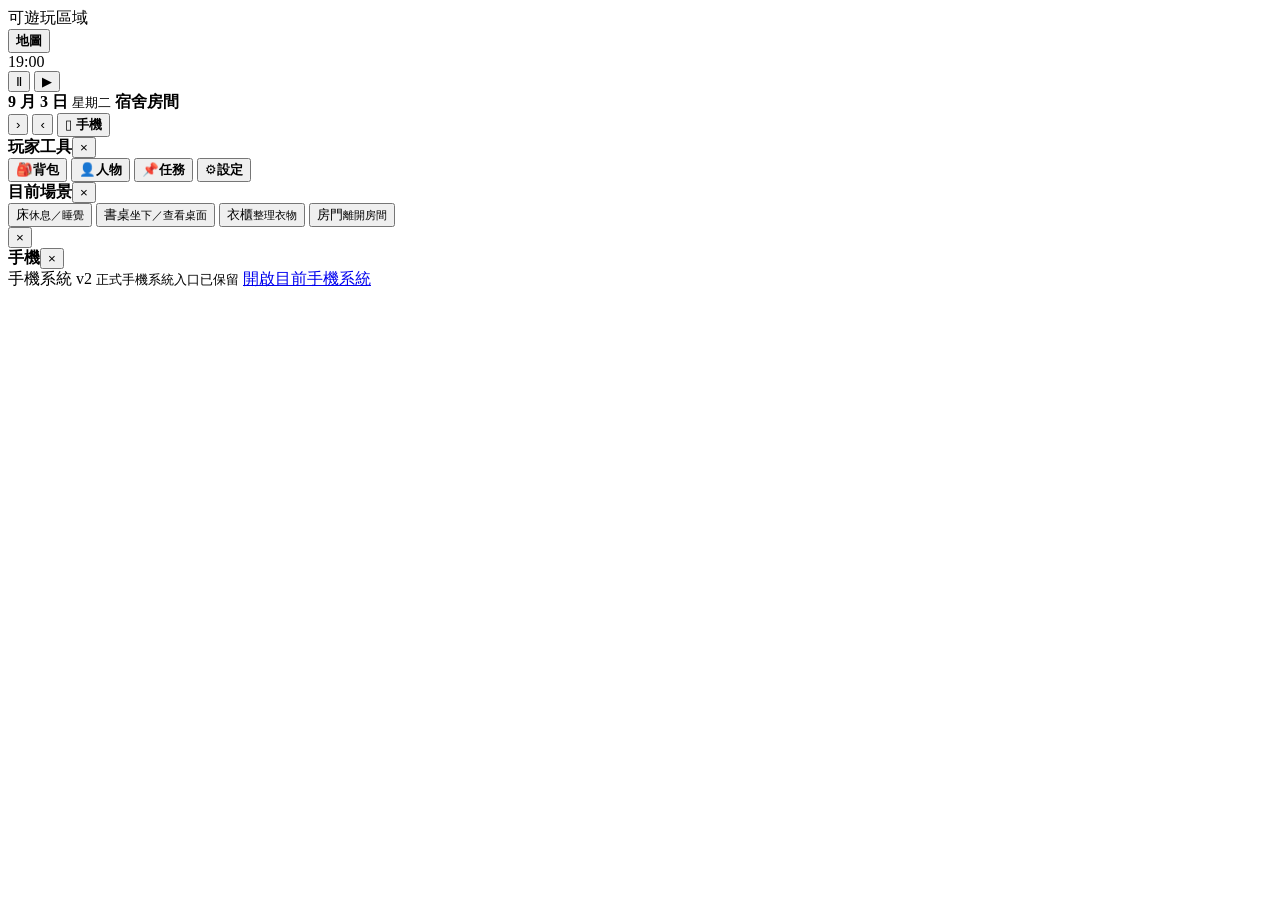
==== web/game/index.html @ 99907870 "feat(game): add main game HUD prototype" ====
<!doctype html>
<html lang="zh-Hant">
<head>
<meta charset="utf-8">
<meta name="viewport" content="width=device-width,initial-scale=1">
<meta http-equiv="Cache-Control" content="no-cache, no-store, must-revalidate">
<title>《人生》主遊戲畫面原型</title>
<link rel="stylesheet" href="style.css?v=1">
</head>
<body>
<div class="game-shell">
  <main class="play-area" id="playArea" aria-label="可遊玩區域">
    <div class="room-backdrop">
      <div class="window"><span></span><span></span><span></span><span></span></div>
      <div class="bed interactable" data-name="床"></div>
      <div class="desk interactable" data-name="書桌"><div class="lamp"></div></div>
      <div class="wardrobe interactable" data-name="衣櫃"></div>
      <div class="door interactable" data-name="房門"></div>
      <div class="rug"></div>
      <div class="player" aria-label="玩家角色"><div class="head"></div><div class="body"></div></div>
    </div>
    <div class="play-label">可遊玩區域</div>
    <div class="interaction-tip hidden" id="interactionTip"></div>
  </main>

  <section class="hud">
    <button class="ornament map-button" id="mapButton" aria-label="地圖">
      <span class="map-grid"></span>
      <b>地圖</b>
    </button>

    <section class="time-cluster">
      <div class="time-tag" id="timeDisplay">19:00</div>
      <div class="time-controls">
        <button id="pauseButton" class="time-btn active" aria-label="暫停">Ⅱ</button>
        <button id="playButton" class="time-btn" aria-label="播放">▶</button>
      </div>
    </section>

    <section class="world-tag">
      <span class="hanger left"></span><span class="hanger right"></span>
      <b id="dateDisplay">9 月 3 日</b>
      <small id="weekdayDisplay">星期二</small>
      <strong id="locationDisplay">宿舍房間</strong>
    </section>

    <button class="side-tab side-tab-left" id="leftDrawerToggle" aria-label="玩家工具">›</button>
    <button class="side-tab side-tab-right" id="rightDrawerToggle" aria-label="場景功能">‹</button>

    <button class="ornament phone-button" id="phoneButton" aria-label="手機">
      <span class="phone-shape">▯</span>
      <b>手機</b>
    </button>
  </section>

  <aside class="drawer drawer-left" id="leftDrawer">
    <header><b>玩家工具</b><button data-close="left">×</button></header>
    <div class="drawer-grid">
      <button data-panel="inventory"><span>🎒</span><b>背包</b></button>
      <button data-panel="character"><span>👤</span><b>人物</b></button>
      <button data-panel="quests"><span>📌</span><b>任務</b></button>
      <button data-panel="settings"><span>⚙</span><b>設定</b></button>
    </div>
  </aside>

  <aside class="drawer drawer-right" id="rightDrawer">
    <header><b>目前場景</b><button data-close="right">×</button></header>
    <div class="scene-actions">
      <button data-scene-action="床"><span>床</span><small>休息／睡覺</small></button>
      <button data-scene-action="書桌"><span>書桌</span><small>坐下／查看桌面</small></button>
      <button data-scene-action="衣櫃"><span>衣櫃</span><small>整理衣物</small></button>
      <button data-scene-action="房門"><span>房門</span><small>離開房間</small></button>
    </div>
  </aside>

  <div class="overlay hidden" id="panelOverlay">
    <section class="overlay-card">
      <button class="overlay-close" id="panelClose">×</button>
      <div id="panelContent"></div>
    </section>
  </div>

  <div class="phone-overlay hidden" id="phoneOverlay">
    <div class="phone-preview">
      <div class="phone-preview-bar">
        <b>手機</b><button id="phoneClose">×</button>
      </div>
      <div class="phone-preview-body">
        <div class="phone-preview-device">
          <div class="phone-preview-screen">
            <span>手機系統 v2</span>
            <small>正式手機系統入口已保留</small>
            <a href="../" target="_blank" rel="noopener">開啟目前手機系統</a>
          </div>
        </div>
      </div>
    </div>
  </div>
</div>
<script src="app.js?v=1"></script>
</body>
</html>
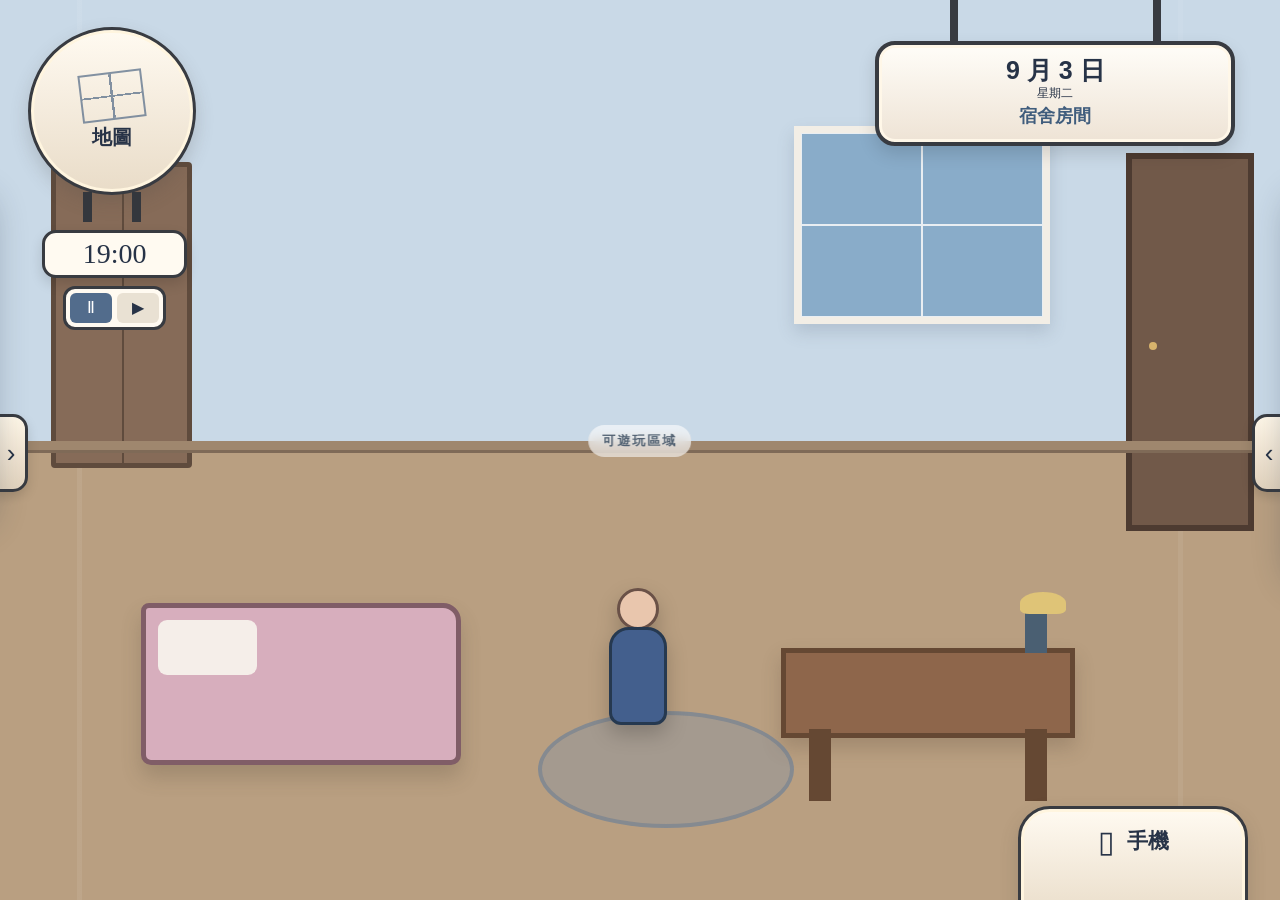
==== commit 1a317188: "chore(game): bump prototype assets for gameplay skeleton" ====
--- a/web/game/index.html
+++ b/web/game/index.html
@@ -5,7 +5,7 @@
 <meta name="viewport" content="width=device-width,initial-scale=1">
 <meta http-equiv="Cache-Control" content="no-cache, no-store, must-revalidate">
 <title>《人生》主遊戲畫面原型</title>
-<link rel="stylesheet" href="style.css?v=1">
+<link rel="stylesheet" href="style.css?v=2">
 </head>
 <body>
 <div class="game-shell">
@@ -97,6 +97,6 @@
     </div>
   </div>
 </div>
-<script src="app.js?v=1"></script>
+<script src="app.js?v=2"></script>
 </body>
 </html>
--- a/web/game/style.css
+++ b/web/game/style.css
@@ -0,0 +1,96 @@
+:root{
+  --ink:#273347;--cream:#f6efe2;--paper:#fffaf1;--line:#34373d;
+  --blue:#5477a8;--blue2:#34516f;--gold:#c9974b;--pink:#c66f8d;
+}
+*{box-sizing:border-box}
+html,body{margin:0;width:100%;height:100%;overflow:hidden;font-family:"Noto Sans TC","Segoe UI",sans-serif;color:var(--ink);background:#d9e2ec}
+button{font:inherit;color:inherit;cursor:pointer}
+.hidden{display:none!important}
+.game-shell{position:relative;width:100vw;height:100vh;overflow:hidden;background:#cdd9e6}
+.play-area{position:absolute;inset:0;overflow:hidden;background:linear-gradient(#b8cde0 0 48%,#c8b59c 48% 100%)}
+.room-backdrop{position:absolute;inset:0;background:
+  linear-gradient(90deg,transparent 0 6%,#ffffff12 6% 6.4%,transparent 6.4% 92%,#ffffff10 92% 92.4%,transparent 92.4%),
+  linear-gradient(#c9d9e7 0 49%,#b99f81 49% 100%)}
+.room-backdrop:after{content:"";position:absolute;left:0;right:0;top:49%;height:9px;background:#9f876e;box-shadow:0 3px 0 #7f6a57}
+.window{position:absolute;right:18%;top:14%;width:20%;height:22%;border:7px solid #f2eee6;background:#89acc9;display:grid;grid-template-columns:1fr 1fr;grid-template-rows:1fr 1fr;box-shadow:0 8px 16px #52617333}
+.window span{border:1px solid #e9eef2}
+.bed{position:absolute;left:11%;bottom:15%;width:25%;height:18%;background:#d7aebd;border:5px solid #805d67;border-radius:8px 18px 10px 10px;box-shadow:0 12px 20px #4c40353a}
+.bed:before{content:"";position:absolute;left:4%;top:8%;width:32%;height:36%;background:#f5eee9;border-radius:9px}
+.desk{position:absolute;right:16%;bottom:18%;width:23%;height:10%;background:#8e664b;border:5px solid #654833;box-shadow:0 10px 18px #45372935}
+.desk:before,.desk:after{content:"";position:absolute;bottom:-85%;width:8%;height:90%;background:#654833}
+.desk:before{left:8%}.desk:after{right:8%}
+.lamp{position:absolute;right:8%;bottom:100%;width:8%;height:54%;background:#4a5f72}
+.lamp:after{content:"";position:absolute;width:46px;height:22px;right:-19px;top:-18px;border-radius:50% 50% 20% 20%;background:#dfc477}
+.wardrobe{position:absolute;left:4%;top:18%;width:11%;height:34%;background:#866b58;border:5px solid #5f4b3d;border-radius:4px}
+.wardrobe:before{content:"";position:absolute;left:50%;top:0;bottom:0;border-left:2px solid #5f4b3d}
+.wardrobe:after{content:"•  •";position:absolute;top:48%;left:22%;right:22%;display:flex;justify-content:space-between;color:#d7c3a6}
+.door{position:absolute;right:2%;top:17%;width:10%;height:42%;background:#715949;border:6px solid #4d3b31}
+.door:after{content:"";position:absolute;width:8px;height:8px;border-radius:50%;background:#d7b36c;left:14%;top:50%}
+.rug{position:absolute;left:42%;bottom:8%;width:20%;height:13%;border-radius:50%;background:#7b91aa55;border:4px solid #62768f77}
+.player{position:absolute;left:47%;bottom:18%;width:72px;height:150px;filter:drop-shadow(0 9px 10px #0003)}
+.player .head{position:absolute;left:15px;top:0;width:42px;height:42px;border-radius:50%;background:#e9c6ad;border:3px solid #6a5147}
+.player .body{position:absolute;left:7px;top:39px;width:58px;height:98px;border-radius:20px 20px 12px 12px;background:#435f8d;border:3px solid #263950}
+.play-label{position:absolute;left:50%;top:49%;transform:translate(-50%,-50%);padding:7px 14px;border-radius:99px;background:#ffffff98;color:#516172;font-weight:700;letter-spacing:.16em;font-size:13px;backdrop-filter:blur(7px);pointer-events:none}
+.interactable{transition:filter .15s ease,transform .15s ease}
+.interactable:hover{filter:brightness(1.08) drop-shadow(0 0 8px #ffe6a8);transform:translateY(-2px)}
+.interaction-tip{position:absolute;z-index:20;pointer-events:none;padding:7px 10px;background:#1f2938e8;color:white;border:1px solid #ffffff35;border-radius:8px;font-size:12px;box-shadow:0 8px 18px #0003}
+.hud{position:absolute;inset:0;pointer-events:none}
+.hud>*{pointer-events:auto}
+.ornament{border:3px solid #383b41;background:linear-gradient(#fffaf1,#e9dcc8);box-shadow:0 8px 18px #4e4a4435, inset 0 0 0 3px #fff5df;border-radius:18px}
+.map-button{position:absolute;left:2.2%;top:3%;width:168px;height:168px;border-radius:50%;display:grid;place-items:center;align-content:center;gap:4px}
+.map-button:before,.map-button:after{content:"";position:absolute;background:#34373d;width:9px;height:30px;bottom:-30px}
+.map-button:before{left:32%}.map-button:after{right:32%}
+.map-grid{width:64px;height:48px;border:2px solid #657991;background:
+  linear-gradient(90deg,transparent 48%,#657991 48% 52%,transparent 52%),
+  linear-gradient(transparent 48%,#657991 48% 52%,transparent 52%);
+transform:rotate(-7deg);opacity:.8}
+.map-button b{font-size:20px}
+.time-cluster{position:absolute;left:3.1%;top:25.5%;width:150px;display:grid;justify-items:center;gap:8px}
+.time-tag{width:145px;background:var(--paper);border:3px solid #383b41;border-radius:14px;padding:5px 8px;text-align:center;font-family:Georgia,serif;font-size:28px;box-shadow:0 6px 13px #0002}
+.time-controls{display:flex;gap:5px;padding:4px;border:3px solid #383b41;border-radius:12px;background:var(--paper)}
+.time-btn{width:42px;height:30px;border:0;border-radius:6px;background:#e9e1d3}
+.time-btn.active{background:#526c8c;color:white}
+.world-tag{position:absolute;right:3.5%;top:4.5%;width:360px;min-height:105px;border:4px solid #383b41;border-radius:20px;background:linear-gradient(#fffdf8,#eee3d5);box-shadow:0 8px 18px #0002,inset 0 0 0 3px #fff7e8;display:grid;place-items:center;padding:12px 18px}
+.world-tag .hanger{position:absolute;width:8px;height:46px;background:#383b41;top:-48px}
+.world-tag .hanger.left{left:20%}.world-tag .hanger.right{right:20%}
+.world-tag b{font-size:25px;line-height:1}
+.world-tag small{font-size:12px}
+.world-tag strong{font-size:18px;color:#405d7d}
+.phone-button{position:absolute;right:2.5%;bottom:-24px;width:230px;height:118px;border-radius:32px 32px 0 0;display:flex;justify-content:center;align-items:flex-start;padding-top:18px;gap:12px}
+.phone-shape{font-size:30px;line-height:1}
+.phone-button b{font-size:21px}
+.side-tab{position:absolute;top:46%;width:34px;height:78px;background:linear-gradient(#fff7e8,#e3d4bf);border:3px solid #383b41;font-size:26px;box-shadow:0 5px 12px #0002}
+.side-tab-left{left:-6px;border-radius:0 15px 15px 0}
+.side-tab-right{right:-6px;border-radius:15px 0 0 15px}
+.drawer{position:absolute;z-index:30;top:20%;width:270px;min-height:330px;background:#f8f1e7;border:3px solid #34373d;box-shadow:0 16px 35px #25324555;transition:transform .25s ease}
+.drawer-left{left:0;transform:translateX(-103%);border-radius:0 20px 20px 0}
+.drawer-right{right:0;transform:translateX(103%);border-radius:20px 0 0 20px}
+.drawer.open{transform:translateX(0)}
+.drawer header{display:flex;justify-content:space-between;align-items:center;padding:14px 16px;border-bottom:2px dashed #b6a790}
+.drawer header button{border:0;background:transparent;font-size:22px}
+.drawer-grid{display:grid;grid-template-columns:1fr 1fr;gap:10px;padding:15px}
+.drawer-grid button{min-height:95px;border:2px solid #776b60;border-radius:15px;background:linear-gradient(#fffaf4,#e7d9c8);display:grid;place-items:center;align-content:center;gap:4px}
+.drawer-grid span{font-size:28px}
+.scene-actions{display:grid;gap:8px;padding:14px}
+.scene-actions button{border:2px solid #8b7d70;border-radius:13px;background:#fffaf3;text-align:left;padding:12px}
+.scene-actions span{display:block;font-weight:700}.scene-actions small{color:#7a6c61}
+.overlay,.phone-overlay{position:absolute;z-index:50;inset:0;background:#18223180;display:grid;place-items:center;backdrop-filter:blur(5px)}
+.overlay-card{position:relative;width:min(620px,78vw);min-height:340px;border:3px solid #34373d;border-radius:22px;background:#fffaf1;box-shadow:0 24px 60px #0005;padding:28px}
+.overlay-close{position:absolute;right:12px;top:10px;border:0;background:transparent;font-size:25px}
+.fake-panel h2{margin-top:0}.fake-panel p{line-height:1.7;color:#657084}.fake-list{display:grid;gap:8px;margin-top:18px}.fake-list div{padding:10px 12px;border:1px solid #c9bda9;border-radius:10px;background:#f7f1e7}
+.phone-preview{width:min(430px,92vw);height:min(760px,88vh);background:#1d2630;border:4px solid #10161d;border-radius:42px;padding:10px;box-shadow:0 30px 70px #0007}
+.phone-preview-bar{height:42px;color:white;display:flex;justify-content:space-between;align-items:center;padding:0 10px}
+.phone-preview-bar button{border:0;background:transparent;color:white;font-size:24px}
+.phone-preview-body{height:calc(100% - 42px);border-radius:30px;background:linear-gradient(145deg,#dbe8f4,#efdce7);display:grid;place-items:center}
+.phone-preview-device{width:82%;height:78%;border-radius:28px;background:#111821;padding:8px}
+.phone-preview-screen{height:100%;border-radius:22px;background:#f7f9fc;display:grid;place-content:center;justify-items:center;gap:10px;text-align:center}
+.phone-preview-screen span{font-size:22px;font-weight:700}.phone-preview-screen small{color:#758399}.phone-preview-screen a{text-decoration:none;background:#426b9b;color:white;padding:9px 14px;border-radius:10px;font-size:13px}
+@media(max-width:900px){
+  .map-button{width:125px;height:125px}.time-cluster{top:22%;width:120px}.time-tag{width:115px;font-size:23px}
+  .world-tag{width:290px}.phone-button{width:190px}.play-label{display:none}
+}
+@media(max-width:650px){
+  .map-button{left:8px;top:8px;width:98px;height:98px}.map-button b{font-size:15px}.map-grid{width:44px;height:32px}
+  .time-cluster{left:8px;top:120px}.world-tag{right:8px;top:8px;width:220px;min-height:86px}.world-tag b{font-size:19px}.world-tag strong{font-size:14px}
+  .phone-button{right:8px;width:150px;height:92px}.drawer{width:230px}
+}
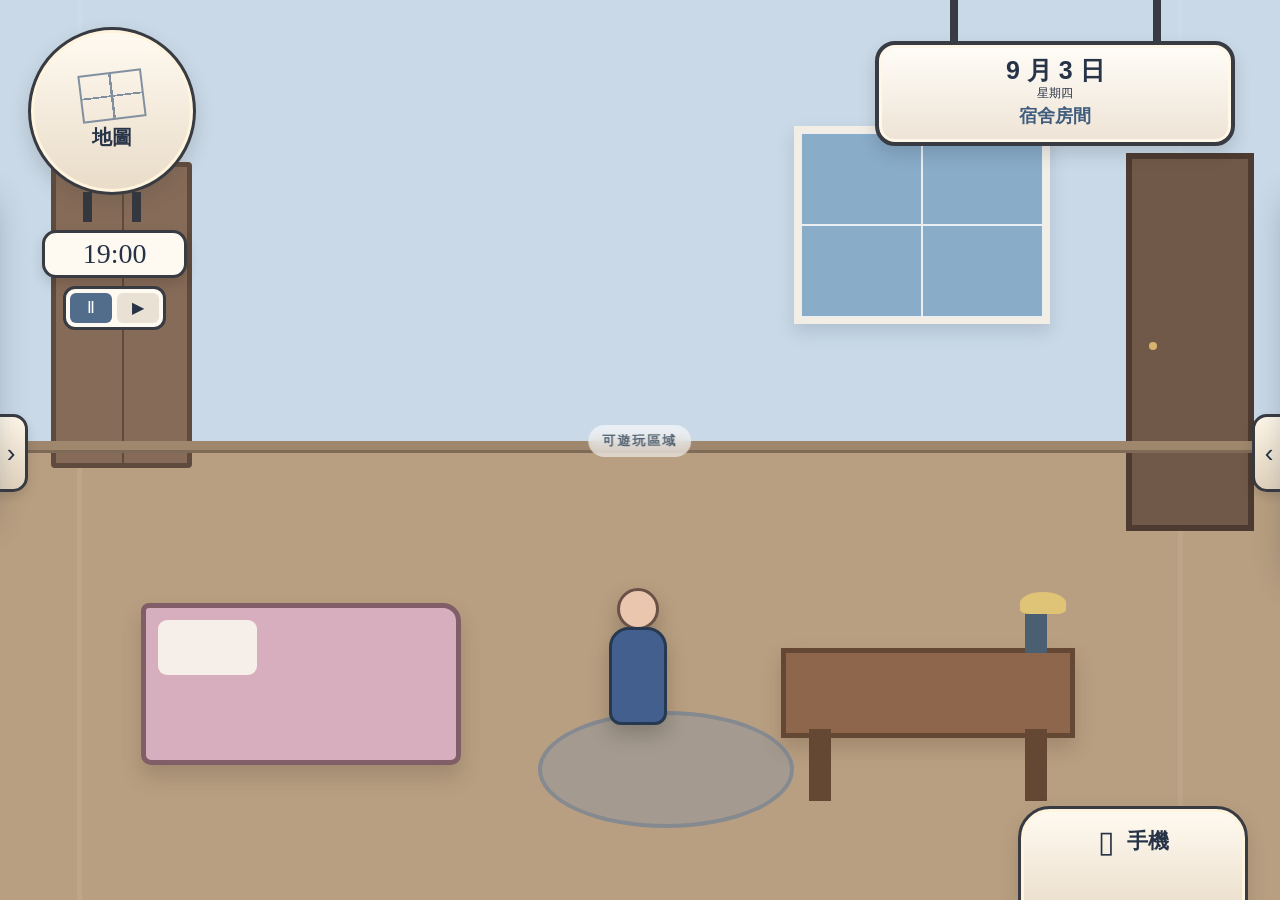
==== commit 266e960b: "feat(game): add global pause lock overlay" ====
--- a/web/game/index.html
+++ b/web/game/index.html
@@ -5,7 +5,7 @@
 <meta name="viewport" content="width=device-width,initial-scale=1">
 <meta http-equiv="Cache-Control" content="no-cache, no-store, must-revalidate">
 <title>《人生》主遊戲畫面原型</title>
-<link rel="stylesheet" href="style.css?v=2">
+<link rel="stylesheet" href="style.css?v=3">
 </head>
 <body>
 <div class="game-shell">
@@ -96,7 +96,13 @@
       </div>
     </div>
   </div>
+  <div class="pause-lock hidden" id="pauseLock" aria-hidden="true">
+    <div class="pause-card">
+      <b>已暫停</b>
+      <button id="resumeButton">▶ 繼續</button>
+    </div>
+  </div>
 </div>
-<script src="app.js?v=2"></script>
+<script src="app.js?v=3"></script>
 </body>
 </html>
--- a/web/game/style.css
+++ b/web/game/style.css
@@ -94,3 +94,17 @@
   .time-cluster{left:8px;top:120px}.world-tag{right:8px;top:8px;width:220px;min-height:86px}.world-tag b{font-size:19px}.world-tag strong{font-size:14px}
   .phone-button{right:8px;width:150px;height:92px}.drawer{width:230px}
 }
+
+/* 功能骨架：第二場景只作為場景切換測試，不是正式美術 */
+.hall-backdrop{position:absolute;inset:0;background:linear-gradient(#c4d1dc 0 48%,#9b8c79 48% 100%)}
+.hall-backdrop:after{content:"";position:absolute;left:0;right:0;top:48%;height:9px;background:#817462}
+.hall-door{position:absolute;bottom:24%;width:12%;height:38%;background:#715949;border:6px solid #4d3b31}
+.hall-door.left{left:8%}.hall-door.right{right:8%}
+.hall-door:after{content:"";position:absolute;width:8px;height:8px;border-radius:50%;background:#d7b36c;right:14%;top:50%}
+.notice-board{position:absolute;left:38%;top:16%;width:24%;height:18%;background:#bb9463;border:7px solid #745b3f;box-shadow:0 8px 18px #0002}
+.notice-board:before{content:"公告";position:absolute;inset:0;display:grid;place-items:center;font-weight:700;color:#5b452f}
+.stairs{position:absolute;left:35%;bottom:8%;width:30%;height:20%;background:repeating-linear-gradient(to bottom,#8a7863 0 18%,#6f604f 18% 23%);border:5px solid #5d5043;transform:perspective(400px) rotateX(28deg);transform-origin:bottom}
+.scene-transition{position:absolute;z-index:70;inset:0;background:#162230;color:white;display:grid;place-items:center;font-weight:700;letter-spacing:.12em;opacity:0;pointer-events:none;transition:opacity .18s ease}
+.scene-transition.show{opacity:1}
+.fake-list button{width:100%;text-align:left;padding:10px 12px;border:1px solid #c9bda9;border-radius:10px;background:#f7f1e7}
+.fake-list button:hover{background:#eee3d3}
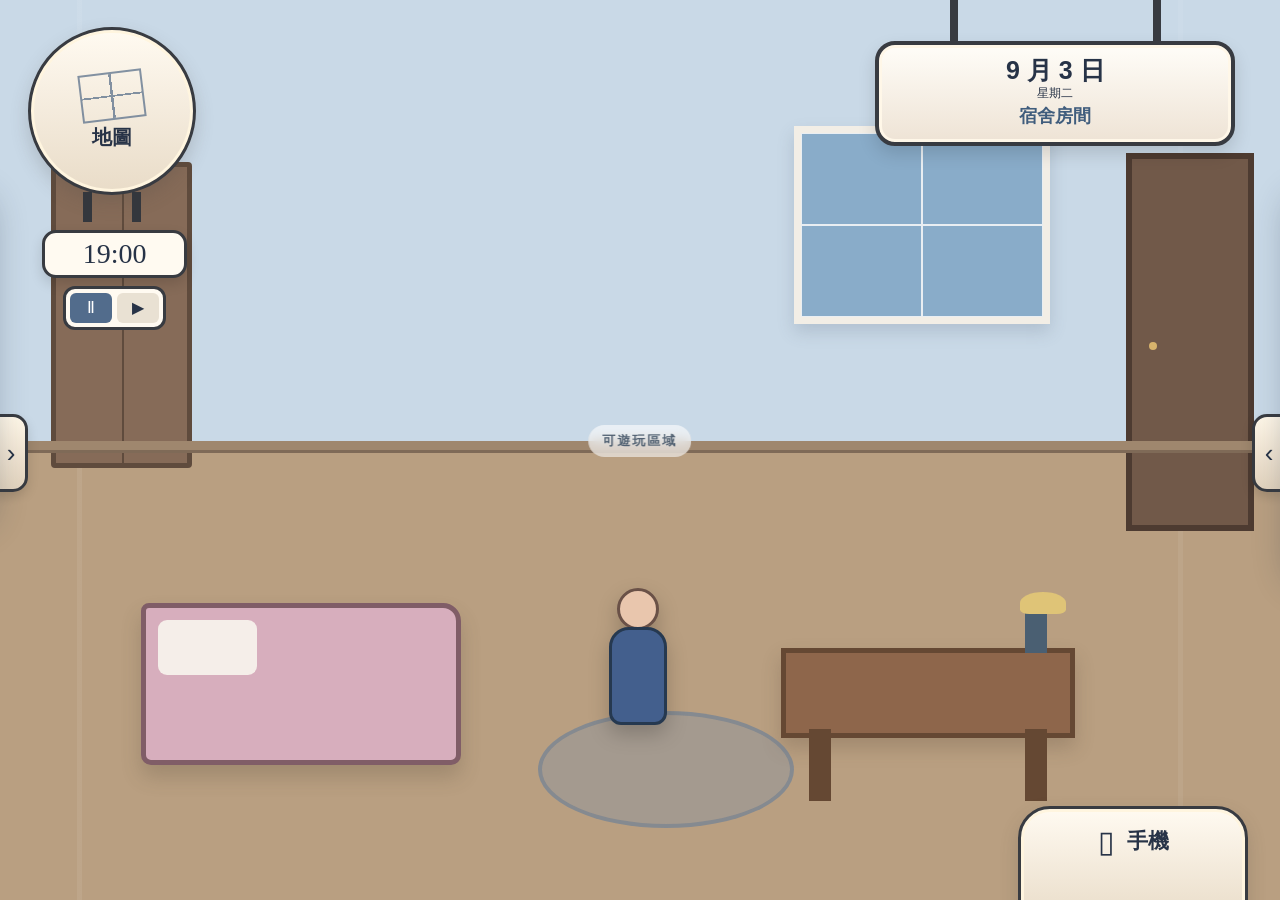
==== commit 0ddf6a07: "feat(phone): add two-stage in-world phone presentation" ====
--- a/web/game/index.html
+++ b/web/game/index.html
@@ -5,7 +5,7 @@
 <meta name="viewport" content="width=device-width,initial-scale=1">
 <meta http-equiv="Cache-Control" content="no-cache, no-store, must-revalidate">
 <title>《人生》主遊戲畫面原型</title>
-<link rel="stylesheet" href="style.css?v=3">
+<link rel="stylesheet" href="style.css?v=4">
 </head>
 <body>
 <div class="game-shell">
@@ -80,20 +80,36 @@
     </section>
   </div>
 
-  <div class="phone-overlay hidden" id="phoneOverlay">
-    <div class="phone-preview">
-      <div class="phone-preview-bar">
-        <b>手機</b><button id="phoneClose">×</button>
+  <section class="phone-peek hidden" id="phonePeek" aria-label="手機快速預覽">
+    <button class="phone-peek-hide" id="phonePeekHide" aria-label="收起手機">×</button>
+    <button class="phone-peek-device" id="phonePeekOpen" aria-label="打開完整手機">
+      <div class="phone-peek-speaker"></div>
+      <div class="phone-peek-screen">
+        <div class="peek-status">
+          <b id="phonePeekTime">19:00</b>
+          <span>快速查看</span>
+        </div>
+        <div class="peek-notifications">
+          <article>
+            <span class="peek-app">簡訊</span>
+            <b>NPC 訊息預覽</b>
+            <small>你收到一則新簡訊</small>
+          </article>
+          <article>
+            <span class="peek-app">通知</span>
+            <b>校園通知</b>
+            <small>新的通知會顯示在這裡</small>
+          </article>
+        </div>
+        <div class="peek-open-hint">再點一下打開手機</div>
       </div>
-      <div class="phone-preview-body">
-        <div class="phone-preview-device">
-          <div class="phone-preview-screen">
-            <span>手機系統 v2</span>
-            <small>正式手機系統入口已保留</small>
-            <a href="../" target="_blank" rel="noopener">開啟目前手機系統</a>
-          </div>
-        </div>
-      </div>
+    </button>
+  </section>
+
+  <div class="phone-full-overlay hidden" id="phoneFullOverlay">
+    <div class="phone-full-shell">
+      <button class="phone-full-close" id="phoneFullClose" aria-label="返回快速預覽">×</button>
+      <iframe id="phoneFrame" title="《人生》手機系統" src="../"></iframe>
     </div>
   </div>
   <div class="pause-lock hidden" id="pauseLock" aria-hidden="true">
@@ -103,6 +119,6 @@
     </div>
   </div>
 </div>
-<script src="app.js?v=3"></script>
+<script src="app.js?v=4"></script>
 </body>
 </html>
--- a/web/game/style.css
+++ b/web/game/style.css
@@ -108,3 +108,9 @@
 .scene-transition.show{opacity:1}
 .fake-list button{width:100%;text-align:left;padding:10px 12px;border:1px solid #c9bda9;border-radius:10px;background:#f7f1e7}
 .fake-list button:hover{background:#eee3d3}
+
+.pause-lock{position:absolute;z-index:100;inset:0;background:#16223066;backdrop-filter:blur(2px);display:grid;place-items:center;pointer-events:auto}
+.pause-card{display:grid;justify-items:center;gap:12px;padding:18px 24px;border:2px solid #3e4650;border-radius:16px;background:#fff9ef;box-shadow:0 18px 44px #0004}
+.pause-card b{font-size:18px;letter-spacing:.12em}
+.pause-card button{min-width:120px;border:2px solid #3c4f66;border-radius:12px;background:#526c8c;color:white;padding:10px 18px;font-weight:700}
+.pause-card button:hover{filter:brightness(1.06)}
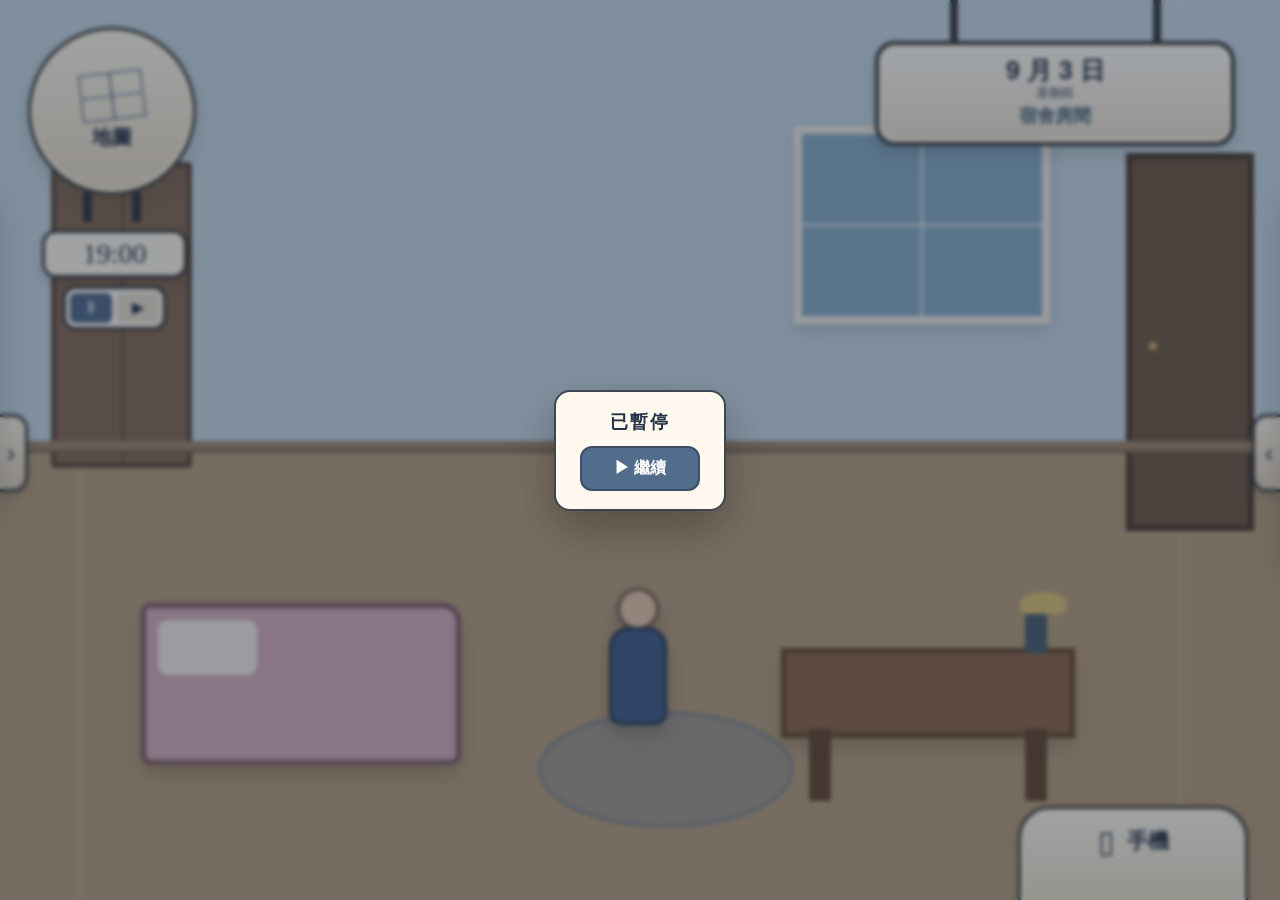
==== commit 1d56b49d: "feat(game): connect phone peek to live notifications" ====
--- a/web/game/index.html
+++ b/web/game/index.html
@@ -5,7 +5,7 @@
 <meta name="viewport" content="width=device-width,initial-scale=1">
 <meta http-equiv="Cache-Control" content="no-cache, no-store, must-revalidate">
 <title>《人生》主遊戲畫面原型</title>
-<link rel="stylesheet" href="style.css?v=4">
+<link rel="stylesheet" href="style.css?v=5">
 </head>
 <body>
 <div class="game-shell">
@@ -89,18 +89,7 @@
           <b id="phonePeekTime">19:00</b>
           <span>快速查看</span>
         </div>
-        <div class="peek-notifications">
-          <article>
-            <span class="peek-app">簡訊</span>
-            <b>NPC 訊息預覽</b>
-            <small>你收到一則新簡訊</small>
-          </article>
-          <article>
-            <span class="peek-app">通知</span>
-            <b>校園通知</b>
-            <small>新的通知會顯示在這裡</small>
-          </article>
-        </div>
+        <div class="peek-notifications" id="phonePeekNotifications"></div>
         <div class="peek-open-hint">再點一下打開手機</div>
       </div>
     </button>
@@ -119,6 +108,6 @@
     </div>
   </div>
 </div>
-<script src="app.js?v=4"></script>
+<script src="app.js?v=5"></script>
 </body>
 </html>
--- a/web/game/style.css
+++ b/web/game/style.css
@@ -114,3 +114,32 @@
 .pause-card b{font-size:18px;letter-spacing:.12em}
 .pause-card button{min-width:120px;border:2px solid #3c4f66;border-radius:12px;background:#526c8c;color:white;padding:10px 18px;font-weight:700}
 .pause-card button:hover{filter:brightness(1.06)}
+
+/* 遊戲內手機：收起 -> 半拉出通知預覽 -> 完整手機 */
+.phone-peek{position:absolute;z-index:45;right:2.2%;bottom:-250px;width:min(340px,34vw);height:510px;animation:phonePeekUp .28s cubic-bezier(.2,.85,.3,1) forwards;filter:drop-shadow(0 22px 24px #18233155)}
+@keyframes phonePeekUp{from{transform:translateY(120px);opacity:0}to{transform:translateY(0);opacity:1}}
+.phone-peek-device{position:absolute;inset:0;width:100%;height:100%;padding:11px;border:4px solid #111820;border-radius:38px;background:#1c2631;box-shadow:inset 0 0 0 2px #455361;text-align:initial;overflow:hidden}
+.phone-peek-device:hover{transform:translateY(-4px)}
+.phone-peek-speaker{position:absolute;z-index:2;left:50%;top:12px;transform:translateX(-50%);width:27%;height:7px;border-radius:99px;background:#0b1015}
+.phone-peek-screen{height:100%;border-radius:28px 28px 0 0;background:linear-gradient(160deg,#dbe9f5 0%,#eadce8 48%,#f3e7d4 100%);padding:28px 16px 16px;overflow:hidden}
+.peek-status{display:flex;justify-content:space-between;align-items:center;margin-bottom:13px;color:#26384c}
+.peek-status b{font-size:27px;font-family:Georgia,serif}.peek-status span{font-size:11px;font-weight:700;background:#ffffff99;padding:5px 8px;border-radius:99px}
+.peek-notifications{display:grid;gap:9px}
+.peek-notifications article{display:grid;grid-template-columns:auto 1fr;column-gap:8px;align-items:center;padding:10px 11px;border:1px solid #ffffffaa;border-radius:15px;background:#ffffffc9;box-shadow:0 5px 12px #576a7b20;backdrop-filter:blur(8px)}
+.peek-notifications .peek-app{grid-row:1/3;display:grid;place-items:center;width:38px;height:38px;border-radius:11px;background:#526f92;color:white;font-size:10px;font-weight:700}
+.peek-notifications b{font-size:12px}.peek-notifications small{font-size:10px;color:#718092}
+.peek-open-hint{text-align:center;margin-top:12px;font-size:10px;font-weight:700;color:#556678;letter-spacing:.08em}
+.phone-peek-hide{position:absolute;z-index:4;right:-8px;top:-8px;width:30px;height:30px;border:2px solid #303942;border-radius:50%;background:#fffaf1;font-size:19px;line-height:1;box-shadow:0 4px 10px #0003}
+.phone-full-overlay{position:absolute;z-index:55;inset:0;background:#18223185;display:grid;place-items:center;backdrop-filter:blur(7px)}
+.phone-full-shell{position:relative;height:min(88vh,820px);aspect-ratio:9/16;border:5px solid #0c1218;border-radius:42px;background:#111821;padding:8px;box-shadow:0 30px 80px #0008;overflow:visible}
+.phone-full-shell iframe{display:block;width:100%;height:100%;border:0;border-radius:29px;background:#eef3f8}
+.phone-full-close{position:absolute;z-index:3;right:-14px;top:-14px;width:36px;height:36px;border:2px solid #303942;border-radius:50%;background:#fffaf1;font-size:22px;box-shadow:0 6px 15px #0004}
+@media(max-width:900px){
+ .phone-peek{width:min(290px,38vw);height:450px;bottom:-220px}
+ .phone-full-shell{height:min(86vh,720px)}
+}
+@media(max-width:650px){
+ .phone-peek{right:8px;width:230px;height:390px;bottom:-195px}
+ .peek-status b{font-size:21px}.peek-notifications article:nth-child(2){display:none}
+ .phone-full-shell{height:min(82vh,650px)}
+}
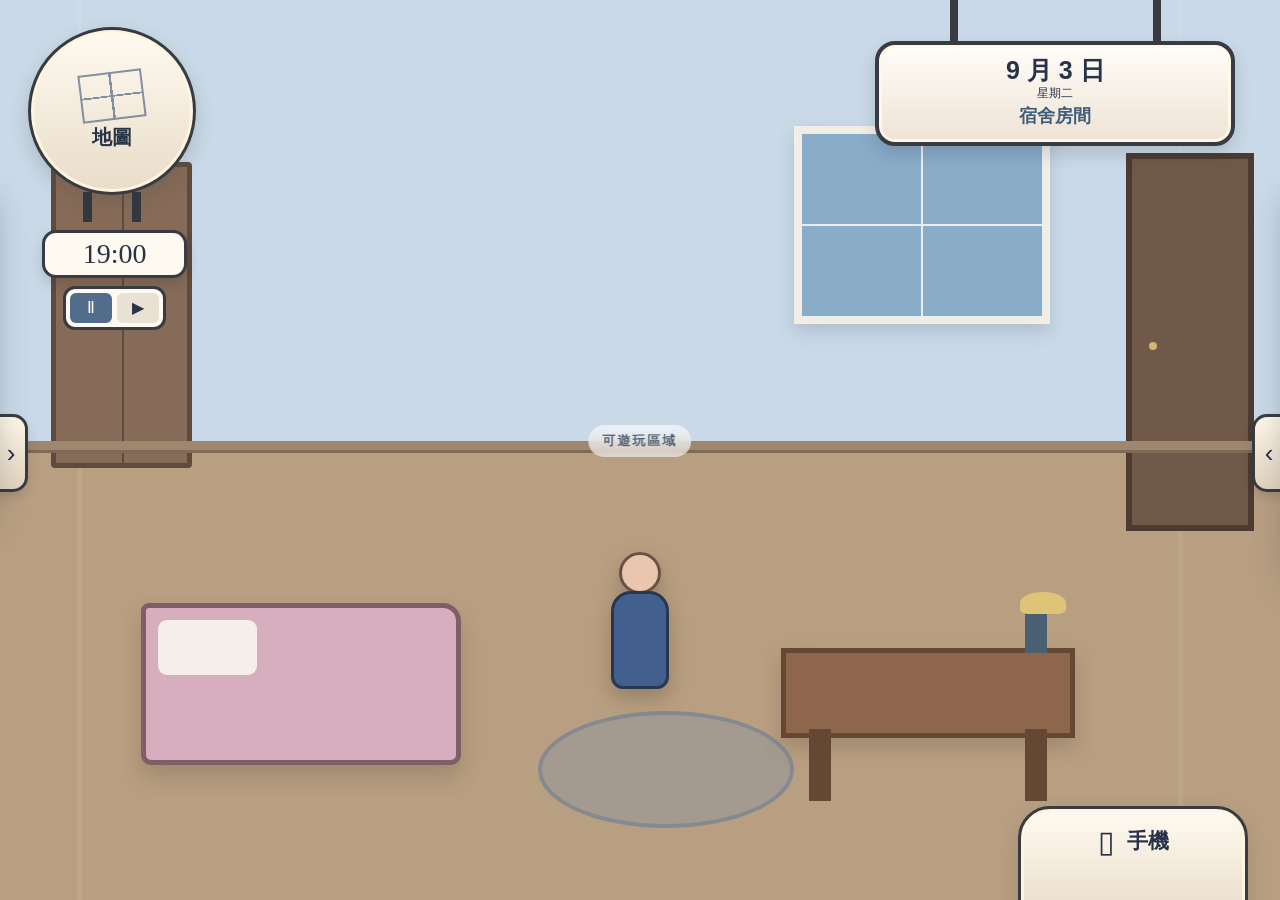
==== commit bc0625df: "chore(game): refresh movement prototype assets" ====
--- a/web/game/index.html
+++ b/web/game/index.html
@@ -5,7 +5,7 @@
 <meta name="viewport" content="width=device-width,initial-scale=1">
 <meta http-equiv="Cache-Control" content="no-cache, no-store, must-revalidate">
 <title>《人生》主遊戲畫面原型</title>
-<link rel="stylesheet" href="style.css?v=5">
+<link rel="stylesheet" href="style.css?v=6">
 </head>
 <body>
 <div class="game-shell">
@@ -108,6 +108,6 @@
     </div>
   </div>
 </div>
-<script src="app.js?v=5"></script>
+<script src="app.js?v=6"></script>
 </body>
 </html>
--- a/web/game/style.css
+++ b/web/game/style.css
@@ -27,7 +27,7 @@
 .door{position:absolute;right:2%;top:17%;width:10%;height:42%;background:#715949;border:6px solid #4d3b31}
 .door:after{content:"";position:absolute;width:8px;height:8px;border-radius:50%;background:#d7b36c;left:14%;top:50%}
 .rug{position:absolute;left:42%;bottom:8%;width:20%;height:13%;border-radius:50%;background:#7b91aa55;border:4px solid #62768f77}
-.player{position:absolute;left:47%;bottom:18%;width:72px;height:150px;filter:drop-shadow(0 9px 10px #0003)}
+.player{position:absolute;left:50%;top:78%;bottom:auto;width:72px;height:150px;transform:translate(-50%,-100%);filter:drop-shadow(0 9px 10px #0003);z-index:8;will-change:left,top}
 .player .head{position:absolute;left:15px;top:0;width:42px;height:42px;border-radius:50%;background:#e9c6ad;border:3px solid #6a5147}
 .player .body{position:absolute;left:7px;top:39px;width:58px;height:98px;border-radius:20px 20px 12px 12px;background:#435f8d;border:3px solid #263950}
 .play-label{position:absolute;left:50%;top:49%;transform:translate(-50%,-50%);padding:7px 14px;border-radius:99px;background:#ffffff98;color:#516172;font-weight:700;letter-spacing:.16em;font-size:13px;backdrop-filter:blur(7px);pointer-events:none}
@@ -143,3 +143,14 @@
  .peek-status b{font-size:21px}.peek-notifications article:nth-child(2){display:none}
  .phone-full-shell{height:min(82vh,650px)}
 }
+
+/* Direct movement / proximity interaction prototype */
+.interactable.out-of-range:hover{filter:none;transform:none}
+.interactable.nearby{filter:brightness(1.06) drop-shadow(0 0 7px #ffe6a866)}
+.scene-actions button:disabled{opacity:.48;cursor:default;filter:saturate(.5)}
+.map-location-list{display:grid;gap:9px;margin-top:16px}
+.map-location{display:grid;grid-template-columns:18px 1fr;align-items:center;gap:9px;padding:11px 12px;border:1px solid #c9bda9;border-radius:11px;background:#f7f1e7}
+.map-location.current{border-color:#6d89aa;background:#edf3f9}
+.map-location .map-dot{width:11px;height:11px;border-radius:50%;background:#9aa5b2;box-shadow:0 0 0 4px #ffffff80}
+.map-location.current .map-dot{background:#456f9e}
+.map-location b{display:block;font-size:12px}.map-location small{display:block;font-size:9px;color:#7a8795;margin-top:2px}
